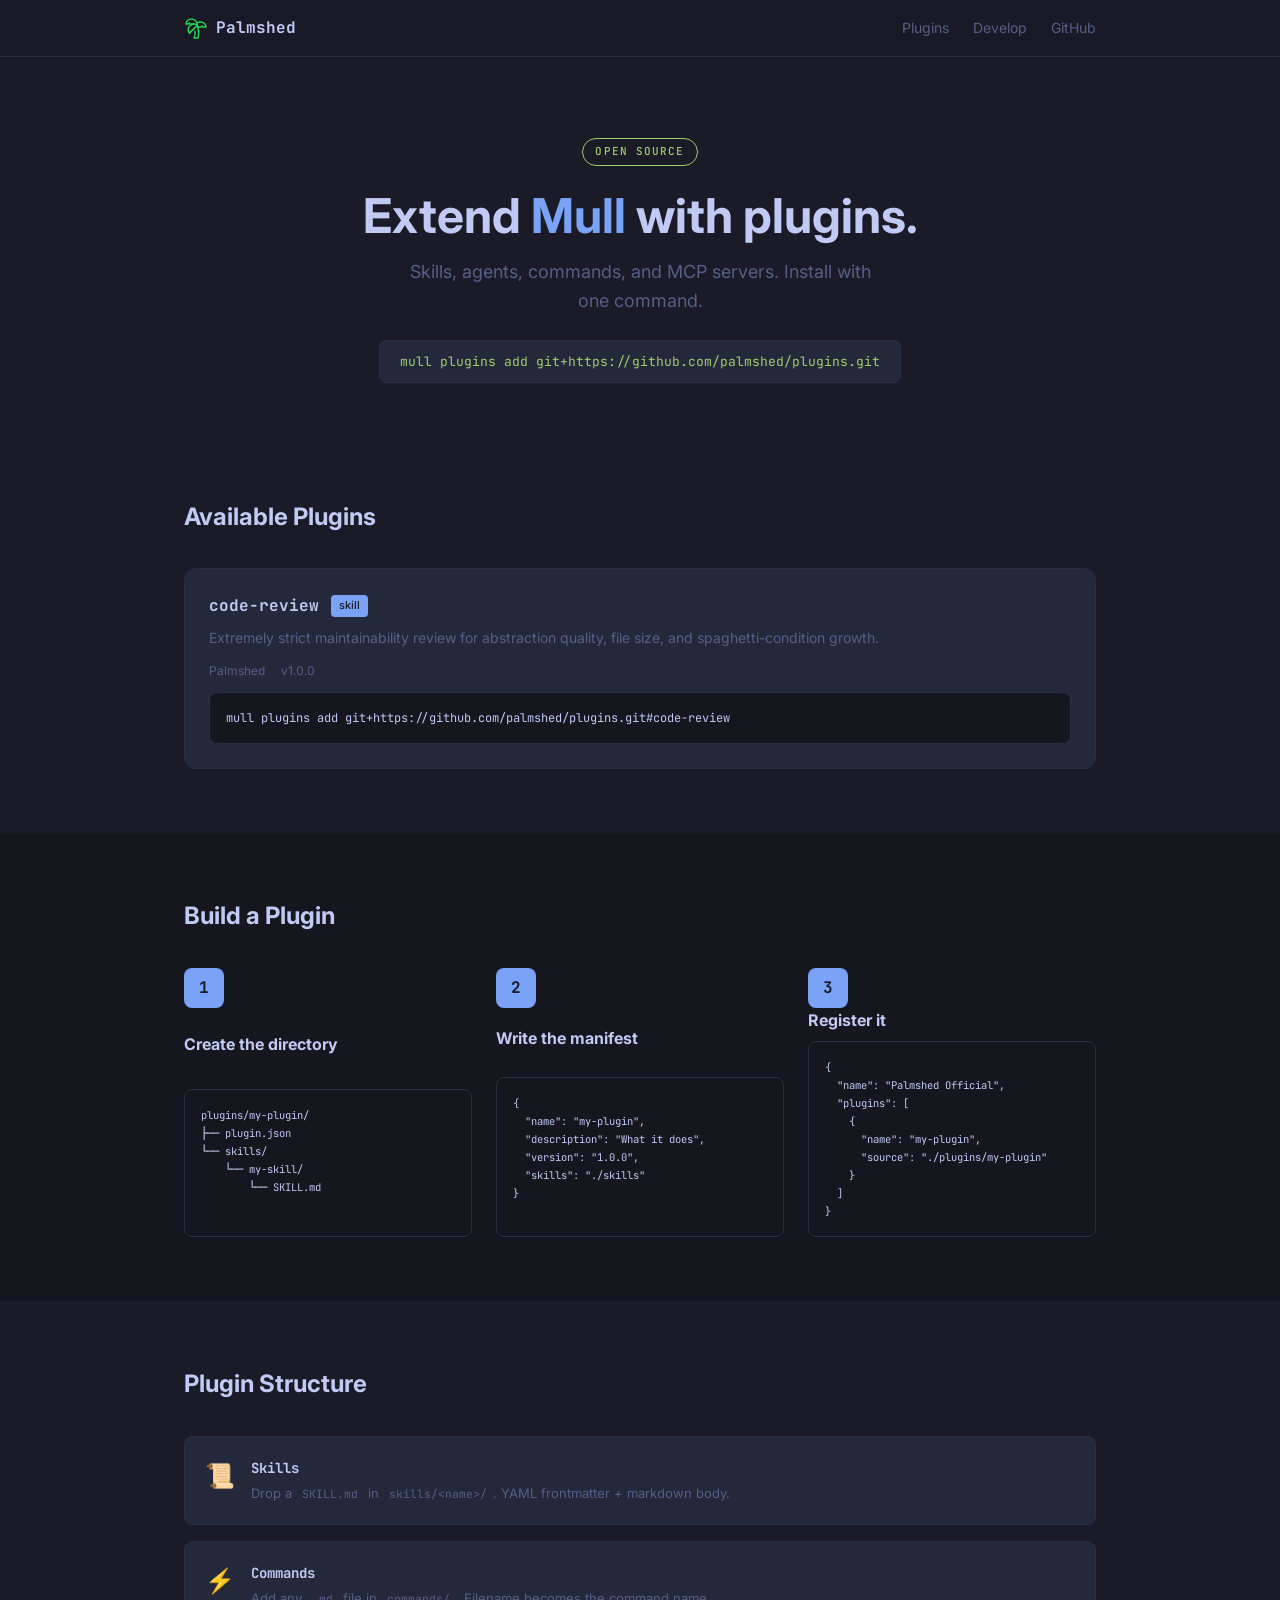
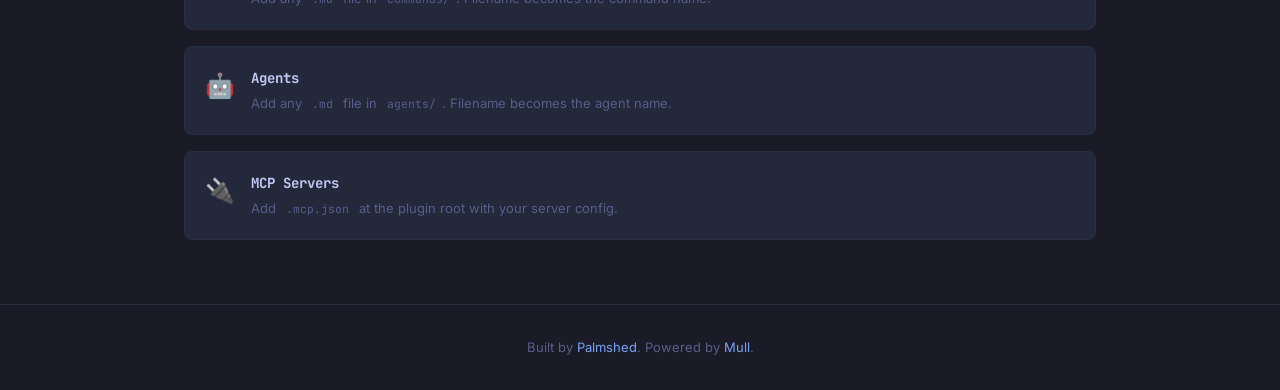
==== .github/website/index.html @ 33749ad6 "Move website to .github/website/ and update workflow" ====
<!DOCTYPE html>
<html lang="en">
<head>
  <meta charset="UTF-8">
  <meta name="viewport" content="width=device-width, initial-scale=1.0">
  <title>Palmshed Plugins</title>
  <link rel="icon" type="image/svg+xml" href="./favicon.svg" />
  <link rel="icon" type="image/x-icon" href="./favicon.ico" />
  <link rel="stylesheet" href="style.css">
  <link rel="preconnect" href="https://fonts.googleapis.com">
  <link href="https://fonts.googleapis.com/css2?family=JetBrains+Mono:wght@400;500;700&family=Inter:wght@400;500;600;700&display=swap" rel="stylesheet">
</head>
<body>
  <nav class="nav">
    <div class="nav-inner">
      <a href="/" class="logo">
        <img src="./favicon.svg" alt="Palmshed" width="24" height="24"> Palmshed
      </a>
      <div class="nav-links">
        <a href="#plugins">Plugins</a>
        <a href="#develop">Develop</a>
        <a href="https://github.com/palmshed/plugins" target="_blank">GitHub</a>
      </div>
    </div>
  </nav>

  <header class="hero">
    <div class="container">
      <div class="hero-badge">OPEN SOURCE</div>
      <h1>Extend <span class="accent">Mull</span> with plugins.</h1>
      <p class="hero-sub">Skills, agents, commands, and MCP servers. Install with one command.</p>
      <div class="hero-install">
        <code>mull plugins add git+https://github.com/palmshed/plugins.git</code>
      </div>
    </div>
  </header>

  <section id="plugins" class="section">
    <div class="container">
      <h2>Available Plugins</h2>
      <div class="plugin-grid" id="plugin-list">
        <div class="plugin-card">
          <div class="plugin-header">
            <h3>code-review</h3>
            <span class="plugin-badge">skill</span>
          </div>
          <p>Extremely strict maintainability review for abstraction quality, file size, and spaghetti-condition growth.</p>
          <div class="plugin-meta">
            <span class="author">Palmshed</span>
            <span class="version">v1.0.0</span>
          </div>
          <pre class="plugin-install">mull plugins add git+https://github.com/palmshed/plugins.git#code-review</pre>
        </div>
      </div>
    </div>
  </section>

  <section id="develop" class="section section-alt">
    <div class="container">
      <h2>Build a Plugin</h2>
      <div class="steps">
        <div class="step">
          <div class="step-num">1</div>
          <h3>Create the directory</h3>
          <pre><code>plugins/my-plugin/
├── plugin.json
└── skills/
    └── my-skill/
        └── SKILL.md</code></pre>
        </div>
        <div class="step">
          <div class="step-num">2</div>
          <h3>Write the manifest</h3>
          <pre><code>{
  "name": "my-plugin",
  "description": "What it does",
  "version": "1.0.0",
  "skills": "./skills"
}</code></pre>
        </div>
        <div class="step">
          <div class="step-num">3</div>
          <h3>Register it</h3>
          <pre><code>{
  "name": "Palmshed Official",
  "plugins": [
    {
      "name": "my-plugin",
      "source": "./plugins/my-plugin"
    }
  ]
}</code></pre>
        </div>
      </div>
    </div>
  </section>

  <section class="section">
    <div class="container">
      <h2>Plugin Structure</h2>
      <div class="structure-table">
        <div class="structure-row">
          <div class="structure-icon">📜</div>
          <div>
            <h4>Skills</h4>
            <p>Drop a <code>SKILL.md</code> in <code>skills/&lt;name&gt;/</code>. YAML frontmatter + markdown body.</p>
          </div>
        </div>
        <div class="structure-row">
          <div class="structure-icon">⚡</div>
          <div>
            <h4>Commands</h4>
            <p>Add any <code>.md</code> file in <code>commands/</code>. Filename becomes the command name.</p>
          </div>
        </div>
        <div class="structure-row">
          <div class="structure-icon">🤖</div>
          <div>
            <h4>Agents</h4>
            <p>Add any <code>.md</code> file in <code>agents/</code>. Filename becomes the agent name.</p>
          </div>
        </div>
        <div class="structure-row">
          <div class="structure-icon">🔌</div>
          <div>
            <h4>MCP Servers</h4>
            <p>Add <code>.mcp.json</code> at the plugin root with your server config.</p>
          </div>
        </div>
      </div>
    </div>
  </section>

  <footer class="footer">
    <div class="container">
      <p>Built by <a href="https://palmshed.ai">Palmshed</a>. Powered by <a href="https://github.com/palmshed/mull">Mull</a>.</p>
    </div>
  </footer>
</body>
</html>
---- .github/website/style.css ----
:root {
  --bg: #1a1b26;
  --bg-alt: #16161e;
  --bg-card: #24283b;
  --fg: #c0caf5;
  --fg-dim: #565f89;
  --accent: #7aa2f7;
  --green: #9ece6a;
  --red: #f7768e;
  --yellow: #e0af68;
  --purple: #bb9af7;
  --border: #292e42;
  --font-mono: 'JetBrains Mono', monospace;
  --font-sans: 'Inter', -apple-system, sans-serif;
}

* { margin: 0; padding: 0; box-sizing: border-box; }

body {
  font-family: var(--font-sans);
  background: var(--bg);
  color: var(--fg);
  line-height: 1.6;
  -webkit-font-smoothing: antialiased;
}

.container {
  max-width: 960px;
  margin: 0 auto;
  padding: 0 24px;
}

a { color: var(--accent); text-decoration: none; }
a:hover { text-decoration: underline; }

code {
  font-family: var(--font-mono);
  font-size: 0.875em;
  background: var(--bg-card);
  padding: 2px 6px;
  border-radius: 4px;
}

pre {
  font-family: var(--font-mono);
  font-size: 0.8125rem;
  background: var(--bg-alt);
  border: 1px solid var(--border);
  border-radius: 8px;
  padding: 16px;
  overflow-x: auto;
  line-height: 1.5;
}

pre code {
  background: none;
  padding: 0;
}

/* Nav */
.nav {
  position: sticky;
  top: 0;
  z-index: 100;
  background: rgba(26, 27, 38, 0.85);
  backdrop-filter: blur(12px);
  border-bottom: 1px solid var(--border);
}

.nav-inner {
  max-width: 960px;
  margin: 0 auto;
  padding: 0 24px;
  display: flex;
  align-items: center;
  justify-content: space-between;
  height: 56px;
}

.logo {
  font-family: var(--font-mono);
  font-weight: 700;
  font-size: 1rem;
  color: var(--fg);
  display: flex;
  align-items: center;
  gap: 8px;
}

.logo:hover { text-decoration: none; }

.logo img {
  display: inline-block;
  vertical-align: middle;
}

.logo-icon { color: var(--accent); }

.nav-links {
  display: flex;
  gap: 24px;
  font-size: 0.875rem;
}

.nav-links a { color: var(--fg-dim); }
.nav-links a:hover { color: var(--fg); text-decoration: none; }

/* Hero */
.hero {
  padding: 80px 0 60px;
  text-align: center;
}

.hero-badge {
  display: inline-block;
  font-family: var(--font-mono);
  font-size: 0.6875rem;
  font-weight: 500;
  letter-spacing: 0.1em;
  color: var(--green);
  border: 1px solid var(--green);
  padding: 4px 12px;
  border-radius: 999px;
  margin-bottom: 24px;
}

.hero h1 {
  font-size: 3rem;
  font-weight: 700;
  line-height: 1.1;
  margin-bottom: 16px;
}

.accent { color: var(--accent); }

.hero-sub {
  font-size: 1.125rem;
  color: var(--fg-dim);
  max-width: 480px;
  margin: 0 auto 32px;
}

.hero-install {
  display: inline-block;
}

.hero-install code {
  font-size: 0.8125rem;
  background: var(--bg-card);
  border: 1px solid var(--border);
  padding: 12px 20px;
  border-radius: 8px;
  color: var(--green);
}

/* Sections */
.section {
  padding: 64px 0;
}

.section-alt {
  background: var(--bg-alt);
}

.section h2 {
  font-size: 1.5rem;
  margin-bottom: 32px;
}

/* Plugin grid */
.plugin-grid {
  display: grid;
  gap: 16px;
}

.plugin-card {
  background: var(--bg-card);
  border: 1px solid var(--border);
  border-radius: 12px;
  padding: 24px;
  transition: border-color 0.2s;
}

.plugin-card:hover {
  border-color: var(--accent);
}

.plugin-header {
  display: flex;
  align-items: center;
  gap: 12px;
  margin-bottom: 8px;
}

.plugin-header h3 {
  font-family: var(--font-mono);
  font-size: 1rem;
}

.plugin-badge {
  font-size: 0.6875rem;
  font-weight: 500;
  background: var(--accent);
  color: var(--bg);
  padding: 2px 8px;
  border-radius: 4px;
}

.plugin-card p {
  color: var(--fg-dim);
  font-size: 0.875rem;
  margin-bottom: 12px;
}

.plugin-meta {
  display: flex;
  gap: 16px;
  font-size: 0.75rem;
  color: var(--fg-dim);
  margin-bottom: 12px;
}

.plugin-install {
  font-size: 0.75rem;
  margin: 0;
}

/* Steps */
.steps {
  display: grid;
  gap: 24px;
}

.step {
  display: grid;
  grid-template-columns: 40px 1fr;
  grid-template-rows: auto auto;
  gap: 0 16px;
}

.step-num {
  grid-row: 1 / 3;
  width: 40px;
  height: 40px;
  display: flex;
  align-items: center;
  justify-content: center;
  background: var(--accent);
  color: var(--bg);
  font-family: var(--font-mono);
  font-weight: 700;
  border-radius: 8px;
}

.step h3 {
  font-size: 1rem;
  margin-bottom: 8px;
}

.step pre {
  font-size: 0.75rem;
}

/* Structure table */
.structure-table {
  display: grid;
  gap: 16px;
}

.structure-row {
  display: flex;
  gap: 16px;
  align-items: flex-start;
  background: var(--bg-card);
  border: 1px solid var(--border);
  border-radius: 8px;
  padding: 20px;
}

.structure-icon {
  font-size: 1.5rem;
  flex-shrink: 0;
}

.structure-row h4 {
  font-family: var(--font-mono);
  font-size: 0.875rem;
  margin-bottom: 4px;
}

.structure-row p {
  font-size: 0.8125rem;
  color: var(--fg-dim);
}

/* Footer */
.footer {
  border-top: 1px solid var(--border);
  padding: 32px 0;
  text-align: center;
  font-size: 0.8125rem;
  color: var(--fg-dim);
}

/* Responsive */
@media (min-width: 640px) {
  .steps {
    grid-template-columns: repeat(3, 1fr);
  }

  .step {
    grid-template-columns: 1fr;
    grid-template-rows: auto auto auto;
  }

  .step-num {
    grid-row: auto;
  }
}
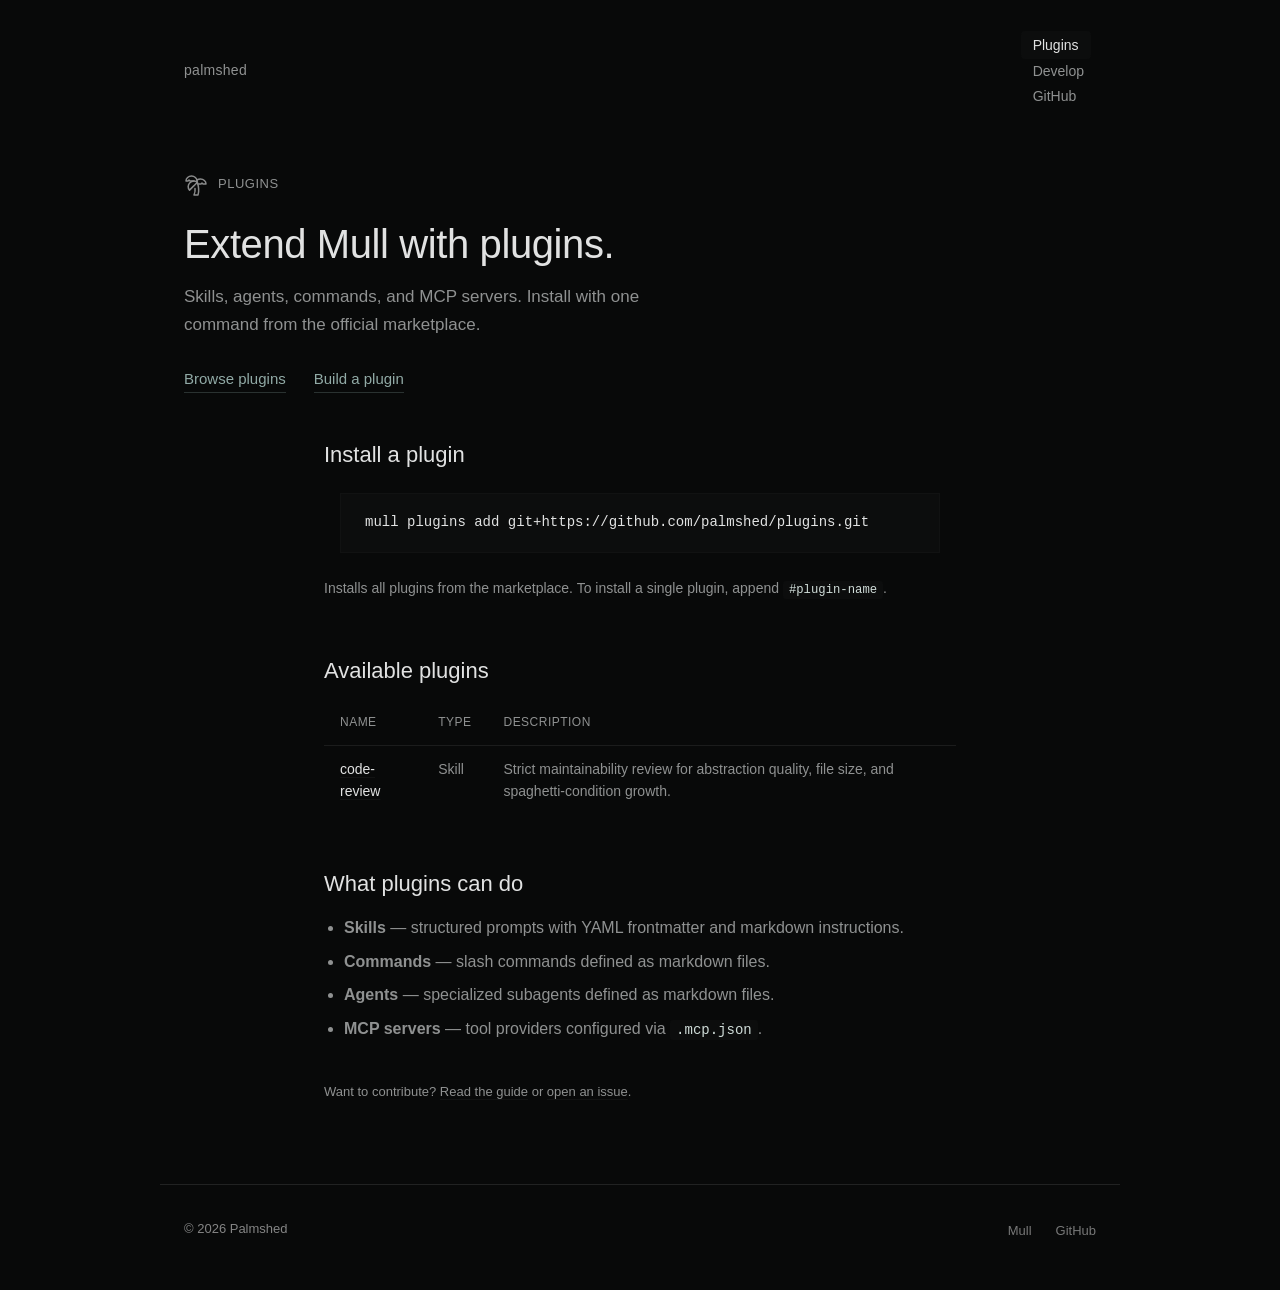
==== commit c845e347: "Rewrite website to match mull design language" ====
--- a/.github/website/index.html
+++ b/.github/website/index.html
@@ -1,140 +1,120 @@
-<!DOCTYPE html>
+<!doctype html>
 <html lang="en">
-<head>
-  <meta charset="UTF-8">
-  <meta name="viewport" content="width=device-width, initial-scale=1.0">
-  <title>Palmshed Plugins</title>
-  <link rel="icon" type="image/svg+xml" href="./favicon.svg" />
-  <link rel="icon" type="image/x-icon" href="./favicon.ico" />
-  <link rel="stylesheet" href="style.css">
-  <link rel="preconnect" href="https://fonts.googleapis.com">
-  <link href="https://fonts.googleapis.com/css2?family=JetBrains+Mono:wght@400;500;700&family=Inter:wght@400;500;600;700&display=swap" rel="stylesheet">
-</head>
-<body>
-  <nav class="nav">
-    <div class="nav-inner">
-      <a href="/" class="logo">
-        <img src="./favicon.svg" alt="Palmshed" width="24" height="24"> Palmshed
-      </a>
-      <div class="nav-links">
-        <a href="#plugins">Plugins</a>
-        <a href="#develop">Develop</a>
-        <a href="https://github.com/palmshed/plugins" target="_blank">GitHub</a>
-      </div>
-    </div>
-  </nav>
+  <head>
+    <meta charset="utf-8" />
+    <meta name="viewport" content="width=device-width, initial-scale=1" />
+    <title>Palmshed ~ Plugins</title>
+    <meta name="description" content="Extend Mull with skills, agents, commands, and MCP servers. Install with one command." />
+    <link rel="stylesheet" href="./styles.css" />
+    <link rel="icon" type="image/svg+xml" href="./favicon.svg" />
+    <link rel="icon" type="image/x-icon" href="./favicon.ico" />
+  </head>
+  <body>
+    <nav>
+      <span class="nav-mark">palmshed</span>
+      <ul class="nav-links" id="nav">
+        <li><a href="./index.html" class="active">Plugins</a></li>
+        <li><a href="./develop.html">Develop</a></li>
+        <li><a href="https://github.com/palmshed/plugins">GitHub</a></li>
+      </ul>
+      <button class="mobile-menu-toggle" aria-label="Menu" aria-expanded="false">Menu</button>
+    </nav>
 
-  <header class="hero">
-    <div class="container">
-      <div class="hero-badge">OPEN SOURCE</div>
-      <h1>Extend <span class="accent">Mull</span> with plugins.</h1>
-      <p class="hero-sub">Skills, agents, commands, and MCP servers. Install with one command.</p>
-      <div class="hero-install">
-        <code>mull plugins add git+https://github.com/palmshed/plugins.git</code>
-      </div>
-    </div>
-  </header>
-
-  <section id="plugins" class="section">
-    <div class="container">
-      <h2>Available Plugins</h2>
-      <div class="plugin-grid" id="plugin-list">
-        <div class="plugin-card">
-          <div class="plugin-header">
-            <h3>code-review</h3>
-            <span class="plugin-badge">skill</span>
-          </div>
-          <p>Extremely strict maintainability review for abstraction quality, file size, and spaghetti-condition growth.</p>
-          <div class="plugin-meta">
-            <span class="author">Palmshed</span>
-            <span class="version">v1.0.0</span>
-          </div>
-          <pre class="plugin-install">mull plugins add git+https://github.com/palmshed/plugins.git#code-review</pre>
+    <div class="hero">
+      <div class="hero-content">
+        <div class="hero-mark">
+          <svg viewBox="0 0 24 24" fill="none" stroke="currentColor" stroke-width="1.5" stroke-linecap="round" stroke-linejoin="round" aria-hidden="true">
+            <path d="M13 8c0-2.76-2.46-5-5.5-5S2 5.24 2 8h2l1-1 1 1h4"/>
+            <path d="M13 7.14A5.82 5.82 0 0 1 16.5 6c3.04 0 5.5 2.24 5.5 5h-3l-1-1-1 1h-3"/>
+            <path d="M5.89 9.71c-2.15 2.15-2.3 5.47-.35 7.43l4.24-4.25.7-.7.71-.71 2.12-2.12c-1.95-1.96-5.27-1.8-7.42.35"/>
+            <path d="M11 15.5c.5 2.5-.17 4.5-1 6.5h4c2-5.5-.5-12-1-14"/>
+          </svg>
+          <span>Plugins</span>
+        </div>
+        <h1>Extend Mull with plugins.</h1>
+        <p>Skills, agents, commands, and MCP servers. Install with one command from the official marketplace.</p>
+        <div class="hero-actions">
+          <a href="./index.html#available">Browse plugins</a>
+          <a href="./develop.html">Build a plugin</a>
         </div>
       </div>
     </div>
-  </section>
 
-  <section id="develop" class="section section-alt">
-    <div class="container">
-      <h2>Build a Plugin</h2>
-      <div class="steps">
-        <div class="step">
-          <div class="step-num">1</div>
-          <h3>Create the directory</h3>
-          <pre><code>plugins/my-plugin/
-├── plugin.json
-└── skills/
-    └── my-skill/
-        └── SKILL.md</code></pre>
+    <div class="page" id="available">
+      <section>
+        <h2>Install a plugin</h2>
+        <pre><code>mull plugins add git+https://github.com/palmshed/plugins.git</code></pre>
+        <p class="subtext">Installs all plugins from the marketplace. To install a single plugin, append <code>#plugin-name</code>.</p>
+      </section>
+
+      <section>
+        <h2>Available plugins</h2>
+        <div class="table-wrap">
+          <table class="table">
+            <thead>
+              <tr>
+                <th>Name</th>
+                <th>Type</th>
+                <th>Description</th>
+              </tr>
+            </thead>
+            <tbody>
+              <tr>
+                <td data-label="Name"><a href="https://github.com/palmshed/plugins/tree/main/plugins/code-review">code-review</a></td>
+                <td data-label="Type">Skill</td>
+                <td data-label="Description">Strict maintainability review for abstraction quality, file size, and spaghetti-condition growth.</td>
+              </tr>
+            </tbody>
+          </table>
         </div>
-        <div class="step">
-          <div class="step-num">2</div>
-          <h3>Write the manifest</h3>
-          <pre><code>{
-  "name": "my-plugin",
-  "description": "What it does",
-  "version": "1.0.0",
-  "skills": "./skills"
-}</code></pre>
-        </div>
-        <div class="step">
-          <div class="step-num">3</div>
-          <h3>Register it</h3>
-          <pre><code>{
-  "name": "Palmshed Official",
-  "plugins": [
-    {
-      "name": "my-plugin",
-      "source": "./plugins/my-plugin"
-    }
-  ]
-}</code></pre>
-        </div>
-      </div>
+      </section>
+
+      <section>
+        <h2>What plugins can do</h2>
+        <ul>
+          <li><strong>Skills</strong> &mdash; structured prompts with YAML frontmatter and markdown instructions.</li>
+          <li><strong>Commands</strong> &mdash; slash commands defined as markdown files.</li>
+          <li><strong>Agents</strong> &mdash; specialized subagents defined as markdown files.</li>
+          <li><strong>MCP servers</strong> &mdash; tool providers configured via <code>.mcp.json</code>.</li>
+        </ul>
+      </section>
+
+      <p class="feedback">Want to contribute? <a href="./develop.html">Read the guide</a> or <a href="https://github.com/palmshed/plugins/issues">open an issue</a>.</p>
     </div>
-  </section>
 
-  <section class="section">
-    <div class="container">
-      <h2>Plugin Structure</h2>
-      <div class="structure-table">
-        <div class="structure-row">
-          <div class="structure-icon">📜</div>
-          <div>
-            <h4>Skills</h4>
-            <p>Drop a <code>SKILL.md</code> in <code>skills/&lt;name&gt;/</code>. YAML frontmatter + markdown body.</p>
-          </div>
-        </div>
-        <div class="structure-row">
-          <div class="structure-icon">⚡</div>
-          <div>
-            <h4>Commands</h4>
-            <p>Add any <code>.md</code> file in <code>commands/</code>. Filename becomes the command name.</p>
-          </div>
-        </div>
-        <div class="structure-row">
-          <div class="structure-icon">🤖</div>
-          <div>
-            <h4>Agents</h4>
-            <p>Add any <code>.md</code> file in <code>agents/</code>. Filename becomes the agent name.</p>
-          </div>
-        </div>
-        <div class="structure-row">
-          <div class="structure-icon">🔌</div>
-          <div>
-            <h4>MCP Servers</h4>
-            <p>Add <code>.mcp.json</code> at the plugin root with your server config.</p>
-          </div>
-        </div>
-      </div>
-    </div>
-  </section>
+    <footer>
+      <p>&copy; 2026 Palmshed</p>
+      <ul class="footer-links">
+        <li><a href="https://github.com/palmshed/mull">Mull</a></li>
+        <li><a href="https://github.com/palmshed/plugins">GitHub</a></li>
+      </ul>
+    </footer>
 
-  <footer class="footer">
-    <div class="container">
-      <p>Built by <a href="https://palmshed.ai">Palmshed</a>. Powered by <a href="https://github.com/palmshed/mull">Mull</a>.</p>
-    </div>
-  </footer>
-</body>
+    <script>
+      (function() {
+        var toggle = document.querySelector('.mobile-menu-toggle');
+        var nav = document.getElementById('nav');
+        if (!toggle || !nav) return;
+        function sync() { toggle.setAttribute('aria-expanded', nav.classList.contains('active')); }
+        toggle.addEventListener('click', function(e) {
+          e.stopPropagation();
+          nav.classList.toggle('active');
+          sync();
+        });
+        document.addEventListener('click', function(e) {
+          if (nav.classList.contains('active') && !nav.contains(e.target) && e.target !== toggle) {
+            nav.classList.remove('active');
+            sync();
+          }
+        });
+        document.addEventListener('keydown', function(e) {
+          if (e.key === 'Escape' && nav.classList.contains('active')) {
+            nav.classList.remove('active');
+            sync();
+            toggle.focus();
+          }
+        });
+      })();
+    </script>
+  </body>
 </html>
--- a/.github/website/styles.css
+++ b/.github/website/styles.css
@@ -0,0 +1,532 @@
+:root {
+  --bg: #080909;
+  --surface: #0e1010;
+  --text: #e1e2e2;
+  --text-secondary: #8f9191;
+  --accent: #91AAA6;
+  --border: rgba(255, 255, 255, 0.04);
+  --code-bg: rgba(255, 255, 255, 0.015);
+  --font: -apple-system, BlinkMacSystemFont, "Segoe UI", Roboto, Helvetica, Arial, sans-serif;
+  --mono: ui-monospace, SFMono-Regular, "SF Mono", Menlo, Consolas, monospace;
+}
+
+* {
+  box-sizing: border-box;
+  margin: 0;
+  padding: 0;
+}
+
+body {
+  background: var(--bg);
+  color: var(--text);
+  font-family: var(--font);
+  font-size: 1rem;
+  line-height: 1.6;
+  -webkit-font-smoothing: antialiased;
+}
+
+a {
+  color: var(--text);
+  text-decoration: underline;
+  text-underline-offset: 3px;
+  text-decoration-color: var(--border);
+}
+
+a:hover {
+  color: var(--accent);
+  text-decoration-color: var(--accent);
+}
+
+:focus-visible {
+  outline: 1.5px solid var(--accent);
+  outline-offset: 2px;
+}
+
+/* Navigation */
+nav {
+  display: flex;
+  align-items: center;
+  justify-content: space-between;
+  padding: 2rem 1.5rem 0;
+  max-width: 960px;
+  margin: 0 auto;
+  position: relative;
+}
+
+.nav-links {
+  gap: 0.25rem;
+  list-style: none;
+}
+
+.nav-mark {
+  font-size: 0.875rem;
+  font-weight: 500;
+  color: var(--text-secondary);
+  letter-spacing: 0.02em;
+}
+
+.nav-links a {
+  font-size: 0.875rem;
+  color: var(--text-secondary);
+  text-decoration: none;
+  padding: 0.375rem 0.75rem;
+  border-radius: 4px;
+  transition: none;
+}
+
+.nav-links a:hover,
+.nav-links a.active {
+  color: var(--text);
+  background: var(--code-bg);
+}
+
+.mobile-menu-toggle {
+  display: none;
+  background: none;
+  border: 1px solid var(--border);
+  border-radius: 4px;
+  cursor: pointer;
+  padding: 0.5rem 0.75rem;
+  color: var(--text-secondary);
+  font-family: var(--font);
+  font-size: 0.8125rem;
+}
+
+.mobile-menu-toggle:hover {
+  color: var(--text);
+  border-color: rgba(255, 255, 255, 0.15);
+}
+
+/* Hero */
+.hero {
+  padding: 4rem 1.5rem 3rem;
+  max-width: 960px;
+  margin: 0 auto;
+}
+
+.hero-content {
+  max-width: 640px;
+}
+
+.hero-mark {
+  display: flex;
+  align-items: center;
+  gap: 0.625rem;
+  margin-bottom: 1.5rem;
+}
+
+.hero-mark svg {
+  width: 1.5rem;
+  height: 1.5rem;
+  opacity: 0.6;
+  flex-shrink: 0;
+}
+
+.hero-mark span {
+  font-size: 0.8125rem;
+  color: var(--text-secondary);
+  font-weight: 500;
+  letter-spacing: 0.04em;
+  text-transform: uppercase;
+}
+
+.hero h1 {
+  font-size: clamp(1.625rem, 4.5vw, 2.5rem);
+  font-weight: 500;
+  line-height: 1.15;
+  margin-bottom: 1rem;
+  letter-spacing: -0.01em;
+  max-width: 500px;
+}
+
+.hero p {
+  font-size: clamp(1rem, 2.5vw, 1.0625rem);
+  color: var(--text-secondary);
+  line-height: 1.65;
+  max-width: 520px;
+}
+
+.hero-actions {
+  margin-top: 1.75rem;
+  display: flex;
+  gap: 1.75rem;
+  align-items: center;
+  flex-wrap: wrap;
+}
+
+.hero-actions a {
+  font-size: 0.9375rem;
+  font-weight: 500;
+  color: var(--accent);
+  text-decoration: none;
+  border-bottom: 1px solid rgba(145, 170, 166, 0.25);
+  padding-bottom: 1px;
+}
+
+.hero-actions a:hover {
+  color: var(--text);
+  border-color: var(--text-secondary);
+}
+
+/* Main content */
+.page {
+  max-width: 680px;
+  margin: 0 auto;
+  padding: 0 1.5rem 5rem;
+}
+
+.page section + section {
+  margin-top: 3.5rem;
+}
+
+.page h2 {
+  font-size: 1.375rem;
+  font-weight: 500;
+  margin-bottom: 1rem;
+  color: var(--text);
+  line-height: 1.3;
+}
+
+.page h3 {
+  font-size: 1.0625rem;
+  font-weight: 500;
+  margin-bottom: 0.75rem;
+  color: var(--text);
+}
+
+.page p {
+  margin-bottom: 1.25rem;
+  color: var(--text-secondary);
+  line-height: 1.7;
+}
+
+.page p:last-child {
+  margin-bottom: 0;
+}
+
+.page ul {
+  margin-bottom: 1.25rem;
+  padding-left: 1.25rem;
+  color: var(--text-secondary);
+}
+
+.page li {
+  margin-bottom: 0.5rem;
+  line-height: 1.6;
+}
+
+.page li:last-child {
+  margin-bottom: 0;
+}
+
+.page a,
+.hero p a {
+  color: var(--text);
+  text-decoration: underline;
+  text-underline-offset: 3px;
+  text-decoration-color: var(--border);
+}
+
+.page a:hover,
+.hero p a:hover {
+  color: var(--accent);
+  text-decoration-color: var(--accent);
+}
+
+/* Code */
+code {
+  font-family: var(--mono);
+  font-size: 0.875em;
+  color: #d0ddd9;
+  background: var(--code-bg);
+  padding: 0.125rem 0.375rem;
+  border-radius: 3px;
+  word-break: break-word;
+}
+
+pre {
+  background: var(--code-bg);
+  border: 1px solid rgba(255, 255, 255, 0.02);
+  padding: 1rem 1.5rem;
+  overflow-x: auto;
+  margin-top: 1.5rem;
+  margin-bottom: 1.5rem;
+  max-width: 600px;
+  margin-left: auto;
+  margin-right: auto;
+}
+
+pre code {
+  background: none;
+  padding: 0;
+  color: var(--text);
+  font-size: 0.875rem;
+  line-height: 1.65;
+  font-family: var(--mono);
+}
+
+/* Tables */
+.table-wrap {
+  overflow-x: auto;
+  margin-bottom: 1.5rem;
+}
+
+.table {
+  width: 100%;
+  border-collapse: collapse;
+  font-size: 0.875rem;
+}
+
+.table th {
+  text-align: left;
+  padding: 0.75rem 1rem;
+  color: var(--text-secondary);
+  font-weight: 500;
+  border-bottom: 1px solid var(--border);
+  font-size: 0.75rem;
+  text-transform: uppercase;
+  letter-spacing: 0.04em;
+}
+
+.table td {
+  padding: 0.75rem 1rem;
+  color: var(--text-secondary);
+  border-bottom: 1px solid var(--border);
+  vertical-align: top;
+  line-height: 1.6;
+}
+
+.table tr:last-child td {
+  border-bottom: none;
+}
+
+/* Footer */
+footer {
+  max-width: 960px;
+  margin: 0 auto;
+  padding: 2rem 1.5rem 3rem;
+  border-top: 1px solid rgba(255, 255, 255, 0.1);
+  display: flex;
+  justify-content: space-between;
+  align-items: center;
+  flex-wrap: wrap;
+  gap: 1rem;
+}
+
+footer p {
+  color: rgba(255, 255, 255, 0.5);
+  font-size: 0.8125rem;
+}
+
+.footer-links {
+  display: flex;
+  gap: 1.5rem;
+  list-style: none;
+}
+
+.footer-links a {
+  color: rgba(255, 255, 255, 0.45);
+  font-size: 0.8125rem;
+  text-decoration: none;
+}
+
+.footer-links a:hover {
+  color: var(--text);
+}
+
+/* Feedback */
+.feedback {
+  font-size: 0.8125rem;
+  margin-top: 2.5rem;
+}
+
+.feedback a {
+  color: inherit;
+}
+
+/* Short hero for inner pages */
+.hero-short {
+  padding: 3rem 1.5rem 2.5rem;
+}
+
+.hero-short h1 {
+  font-size: clamp(1.375rem, 3.5vw, 2rem);
+  max-width: 480px;
+}
+
+.hero-short .hero-content {
+  max-width: 560px;
+}
+
+/* Utility */
+.subtext {
+  font-size: 0.875rem;
+  color: var(--text-secondary);
+  margin-top: 0.75rem;
+}
+
+/* Mobile */
+@media (max-width: 768px) {
+  nav {
+    padding: 1.25rem 1rem 0;
+  }
+
+  .nav-links {
+    display: none;
+    position: absolute;
+    top: 100%;
+    left: 0;
+    right: 0;
+    background: var(--surface);
+    border: 1px solid var(--border);
+    border-radius: 8px;
+    padding: 0.25rem;
+    flex-direction: column;
+    gap: 0;
+    z-index: 100;
+    margin: 0.5rem 1rem 0;
+  }
+
+  .nav-links.active {
+    display: flex;
+  }
+
+  .nav-links a {
+    padding: 0.75rem 1rem;
+    font-size: 1rem;
+    border-radius: 0;
+  }
+
+  .nav-links li:first-child a {
+    border-radius: 6px 6px 0 0;
+  }
+
+  .nav-links li:last-child a {
+    border-radius: 0 0 6px 6px;
+  }
+
+  .mobile-menu-toggle {
+    display: flex;
+    align-items: center;
+    padding: 0.75rem 1rem;
+    min-height: 44px;
+    min-width: 44px;
+  }
+
+  .hero {
+    padding: 2.5rem 1rem 2rem;
+  }
+
+  .hero h1 {
+    max-width: none;
+  }
+
+  .hero p {
+    font-size: 1rem;
+  }
+
+  .hero-content {
+    max-width: none;
+  }
+
+  .page {
+    padding: 0 1rem 3rem;
+  }
+
+  .page section + section {
+    margin-top: 2.5rem;
+  }
+
+  .feedback {
+    margin-top: 2rem;
+  }
+
+  footer {
+    padding: 1.5rem 1rem 2rem;
+    flex-direction: column;
+    text-align: center;
+  }
+
+  .table th {
+    display: none;
+  }
+
+  .table td {
+    display: block;
+    padding: 0.5rem 0;
+    border: none;
+  }
+
+  .table tr {
+    display: block;
+    padding: 0.75rem 0;
+    margin-bottom: 1rem;
+  }
+
+  .table td::before {
+    content: attr(data-label);
+    display: block;
+    font-size: 0.75rem;
+    text-transform: uppercase;
+    letter-spacing: 0.03em;
+    color: var(--text-secondary);
+    margin-bottom: 0.25rem;
+  }
+}
+
+@media (max-height: 500px) and (max-width: 900px) {
+  .hero {
+    padding: 1.5rem 1rem 1rem;
+  }
+
+  .hero-short {
+    padding: 1.25rem 1rem 1rem;
+  }
+}
+
+@media (max-width: 480px) {
+  .hero {
+    padding: 2rem 1rem 1.5rem;
+  }
+
+  .hero-short {
+    padding: 2rem 1rem 1.5rem;
+  }
+
+  .hero-actions {
+    flex-direction: column;
+    align-items: flex-start;
+    gap: 1rem;
+  }
+
+  .page {
+    padding: 0 1rem 2rem;
+  }
+
+  .page section + section {
+    margin-top: 2rem;
+  }
+
+  .feedback {
+    margin-top: 1.5rem;
+  }
+
+  pre {
+    padding: 0.75rem 1rem;
+  }
+
+  footer {
+    gap: 0.75rem;
+  }
+
+  .footer-links {
+    gap: 1rem;
+    flex-wrap: wrap;
+    justify-content: center;
+  }
+
+  .footer-links a {
+    display: inline-block;
+    padding: 0.75rem 0;
+  }
+}
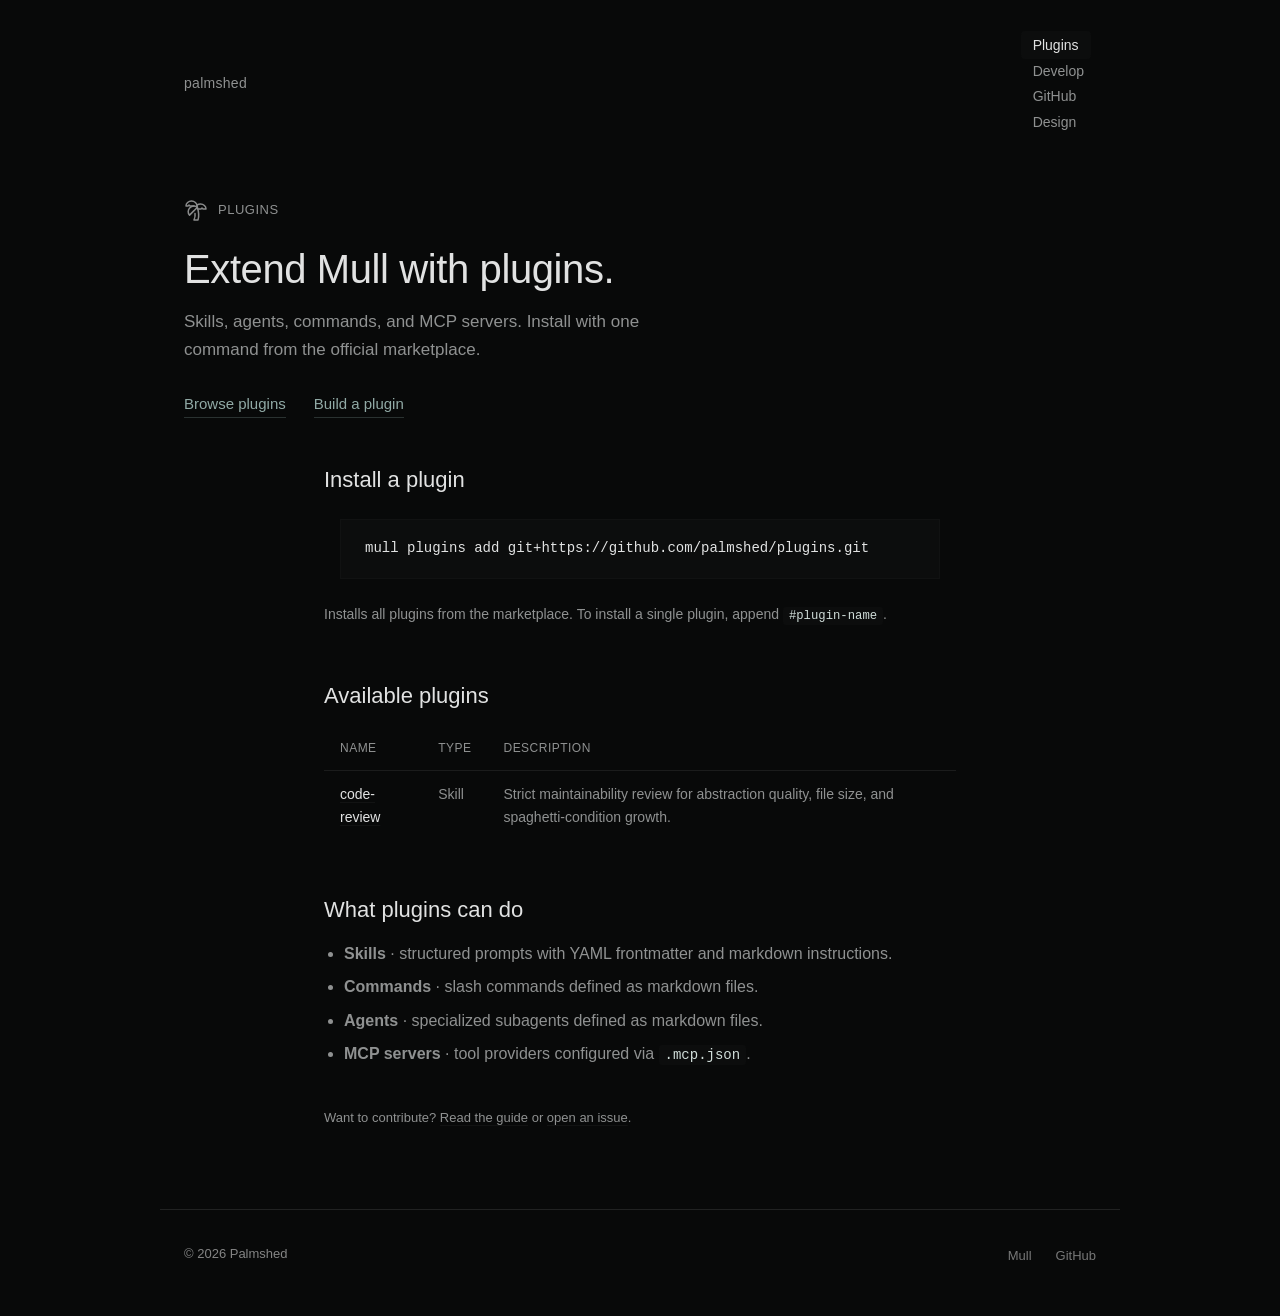
==== commit eb1d6a4f: "Replace em dashes with middle dots" ====
--- a/.github/website/index.html
+++ b/.github/website/index.html
@@ -16,6 +16,7 @@
         <li><a href="./index.html" class="active">Plugins</a></li>
         <li><a href="./develop.html">Develop</a></li>
         <li><a href="https://github.com/palmshed/plugins">GitHub</a></li>
+        <li><a href="#" id="design-link">Design</a></li>
       </ul>
       <button class="mobile-menu-toggle" aria-label="Menu" aria-expanded="false">Menu</button>
     </nav>
@@ -72,10 +73,10 @@
       <section>
         <h2>What plugins can do</h2>
         <ul>
-          <li><strong>Skills</strong> &mdash; structured prompts with YAML frontmatter and markdown instructions.</li>
-          <li><strong>Commands</strong> &mdash; slash commands defined as markdown files.</li>
-          <li><strong>Agents</strong> &mdash; specialized subagents defined as markdown files.</li>
-          <li><strong>MCP servers</strong> &mdash; tool providers configured via <code>.mcp.json</code>.</li>
+          <li><strong>Skills</strong> &middot; structured prompts with YAML frontmatter and markdown instructions.</li>
+          <li><strong>Commands</strong> &middot; slash commands defined as markdown files.</li>
+          <li><strong>Agents</strong> &middot; specialized subagents defined as markdown files.</li>
+          <li><strong>MCP servers</strong> &middot; tool providers configured via <code>.mcp.json</code>.</li>
         </ul>
       </section>
 
@@ -90,6 +91,7 @@
       </ul>
     </footer>
 
+    <script src="./design-mode.js"></script>
     <script>
       (function() {
         var toggle = document.querySelector('.mobile-menu-toggle');
--- a/.github/website/styles.css
+++ b/.github/website/styles.css
@@ -530,3 +530,242 @@
     padding: 0.75rem 0;
   }
 }
+
+/* Previous design — colorful cards, accent colors, backdrop blur */
+html[data-design="previous"] {
+  --bg: #1a1b26;
+  --bg-alt: #16161e;
+  --surface: #24283b;
+  --text: #c0caf5;
+  --text-secondary: #565f89;
+  --accent: #7aa2f7;
+  --green: #9ece6a;
+  --red: #f7768e;
+  --border: #292e42;
+  --code-bg: rgba(255, 255, 255, 0.03);
+}
+
+html[data-design="previous"] body {
+  background: var(--bg);
+}
+
+html[data-design="previous"] a {
+  color: var(--accent);
+}
+
+html[data-design="previous"] a:hover {
+  color: var(--green);
+}
+
+html[data-design="previous"] nav {
+  position: sticky;
+  top: 0;
+  z-index: 100;
+  background: rgba(26, 27, 38, 0.85);
+  backdrop-filter: blur(12px);
+  border-bottom: 1px solid var(--border);
+  max-width: none;
+  padding: 0 1.5rem;
+  height: 56px;
+}
+
+html[data-design="previous"] .nav-mark {
+  font-family: ui-monospace, SFMono-Regular, "SF Mono", Menlo, Consolas, monospace;
+  font-weight: 700;
+  font-size: 1rem;
+  color: var(--text);
+  letter-spacing: 0;
+}
+
+html[data-design="previous"] .nav-links {
+  display: flex;
+  gap: 0;
+}
+
+html[data-design="previous"] .nav-links a {
+  color: var(--text-secondary);
+  font-size: 0.875rem;
+  padding: 0.375rem 0.75rem;
+  border-radius: 4px;
+}
+
+html[data-design="previous"] .nav-links a:hover,
+html[data-design="previous"] .nav-links a.active {
+  color: var(--text);
+  background: var(--code-bg);
+}
+
+html[data-design="previous"] .hero {
+  padding: 80px 1.5rem 60px;
+  text-align: center;
+}
+
+html[data-design="previous"] .hero-content {
+  max-width: none;
+}
+
+html[data-design="previous"] .hero-mark {
+  justify-content: center;
+  margin-bottom: 1.5rem;
+}
+
+html[data-design="previous"] .hero-mark span {
+  font-family: ui-monospace, SFMono-Regular, "SF Mono", Menlo, Consolas, monospace;
+  font-size: 0.6875rem;
+  letter-spacing: 0.1em;
+  color: var(--green);
+  border: 1px solid var(--green);
+  padding: 4px 12px;
+  border-radius: 999px;
+  text-transform: uppercase;
+}
+
+html[data-design="previous"] .hero-mark svg {
+  display: none;
+}
+
+html[data-design="previous"] .hero h1 {
+  max-width: none;
+  font-size: clamp(2rem, 5vw, 3rem);
+}
+
+html[data-design="previous"] .hero h1 .accent {
+  color: var(--accent);
+}
+
+html[data-design="previous"] .hero p {
+  max-width: 480px;
+  margin: 0 auto;
+}
+
+html[data-design="previous"] .hero-actions {
+  justify-content: center;
+}
+
+html[data-design="previous"] .hero-actions a {
+  color: var(--accent);
+  border-bottom: 1px solid rgba(122, 162, 247, 0.25);
+}
+
+html[data-design="previous"] .hero-actions a:hover {
+  color: var(--text);
+  border-color: var(--text-secondary);
+}
+
+html[data-design="previous"] .page {
+  max-width: 960px;
+}
+
+html[data-design="previous"] .page h2 {
+  font-size: 1.5rem;
+  margin-bottom: 1.5rem;
+}
+
+html[data-design="previous"] pre {
+  background: var(--bg-alt);
+  border: 1px solid var(--border);
+  border-radius: 8px;
+  max-width: none;
+  margin-left: 0;
+  margin-right: 0;
+}
+
+html[data-design="previous"] .table-wrap {
+  background: var(--surface);
+  border: 1px solid var(--border);
+  border-radius: 12px;
+  overflow: hidden;
+}
+
+html[data-design="previous"] .table {
+  margin: 0;
+}
+
+html[data-design="previous"] .table th {
+  background: var(--bg-alt);
+  border-bottom: 1px solid var(--border);
+}
+
+html[data-design="previous"] .table td {
+  border-bottom: 1px solid var(--border);
+}
+
+html[data-design="previous"] .page ul {
+  list-style: none;
+  padding-left: 0;
+}
+
+html[data-design="previous"] .page li {
+  padding: 0.5rem 0;
+  border-bottom: 1px solid var(--border);
+}
+
+html[data-design="previous"] .page li:last-child {
+  border-bottom: none;
+}
+
+html[data-design="previous"] footer {
+  border-top: 1px solid var(--border);
+}
+
+html[data-design="previous"] .mobile-menu-toggle {
+  position: absolute;
+  top: 1rem;
+  right: 1.5rem;
+}
+
+@media (max-width: 768px) {
+  html[data-design="previous"] nav {
+    padding: 0 1rem;
+  }
+
+  html[data-design="previous"] .nav-links {
+    display: none;
+    position: absolute;
+    top: 100%;
+    left: 0;
+    right: 0;
+    background: var(--surface);
+    border: 1px solid var(--border);
+    border-radius: 8px;
+    padding: 0.25rem;
+    flex-direction: column;
+    gap: 0;
+    z-index: 100;
+    margin: 0.5rem 1rem 0;
+  }
+
+  html[data-design="previous"] .nav-links.active {
+    display: flex;
+  }
+
+  html[data-design="previous"] .nav-links a {
+    padding: 0.75rem 1rem;
+    font-size: 1rem;
+    border-radius: 0;
+  }
+
+  html[data-design="previous"] .nav-links li:first-child a {
+    border-radius: 6px 6px 0 0;
+  }
+
+  html[data-design="previous"] .nav-links li:last-child a {
+    border-radius: 0 0 6px 6px;
+  }
+
+  html[data-design="previous"] .hero {
+    padding: 3rem 1rem 2rem;
+  }
+
+  html[data-design="previous"] .hero h1 {
+    max-width: none;
+  }
+
+  html[data-design="previous"] .page {
+    padding: 0 1rem 3rem;
+  }
+
+  html[data-design="previous"] footer {
+    padding: 1.5rem 1rem 2rem;
+  }
+}
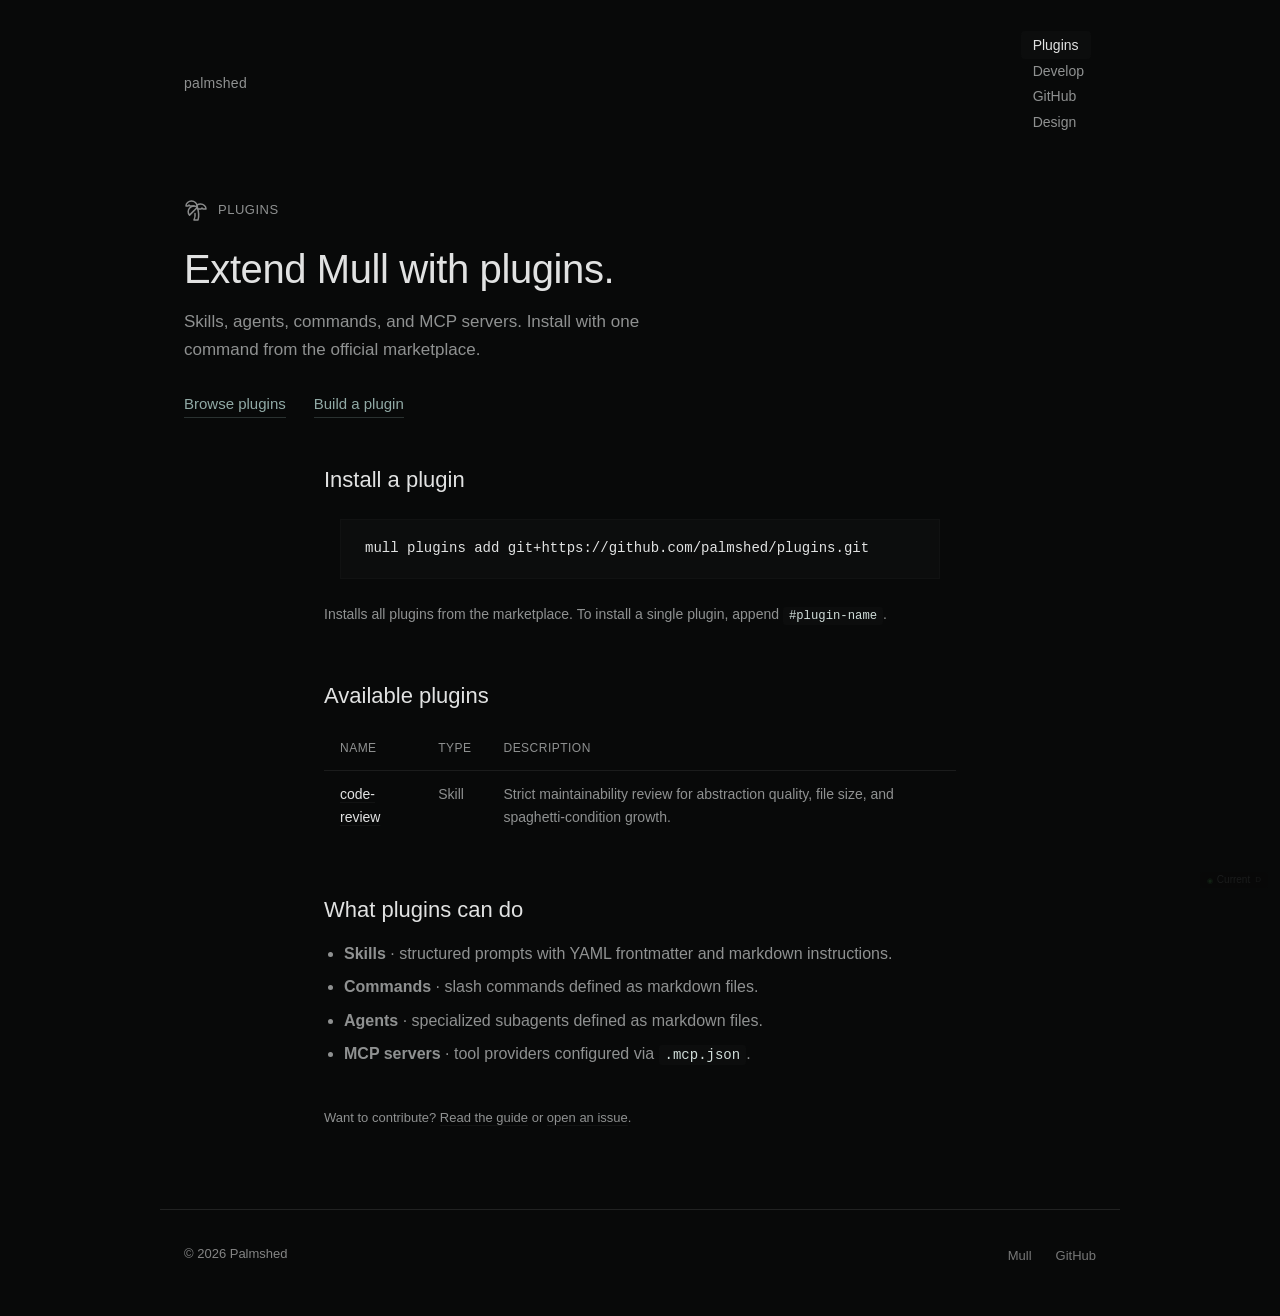
==== commit d664a292: "Fix design toggle with inline onclick and restore on load" ====
--- a/.github/website/index.html
+++ b/.github/website/index.html
@@ -10,13 +10,16 @@
     <link rel="icon" type="image/x-icon" href="./favicon.ico" />
   </head>
   <body>
+    <script>
+      (function(){var k='palmshed-design';var v=sessionStorage.getItem(k);if(v==='previous'){document.documentElement.dataset.design='previous'}})();
+    </script>
     <nav>
       <span class="nav-mark">palmshed</span>
       <ul class="nav-links" id="nav">
         <li><a href="./index.html" class="active">Plugins</a></li>
         <li><a href="./develop.html">Develop</a></li>
         <li><a href="https://github.com/palmshed/plugins">GitHub</a></li>
-        <li><a href="#" id="design-link">Design</a></li>
+        <li><a href="#" id="design-link" onclick="var d=document.documentElement;var k='palmshed-design';var v=sessionStorage.getItem(k)||'current';v=v==='current'?'previous':'current';sessionStorage.setItem(k,v);if(v==='previous'){d.dataset.design='previous'}else{delete d.dataset.design};return false">Design</a></li>
       </ul>
       <button class="mobile-menu-toggle" aria-label="Menu" aria-expanded="false">Menu</button>
     </nav>
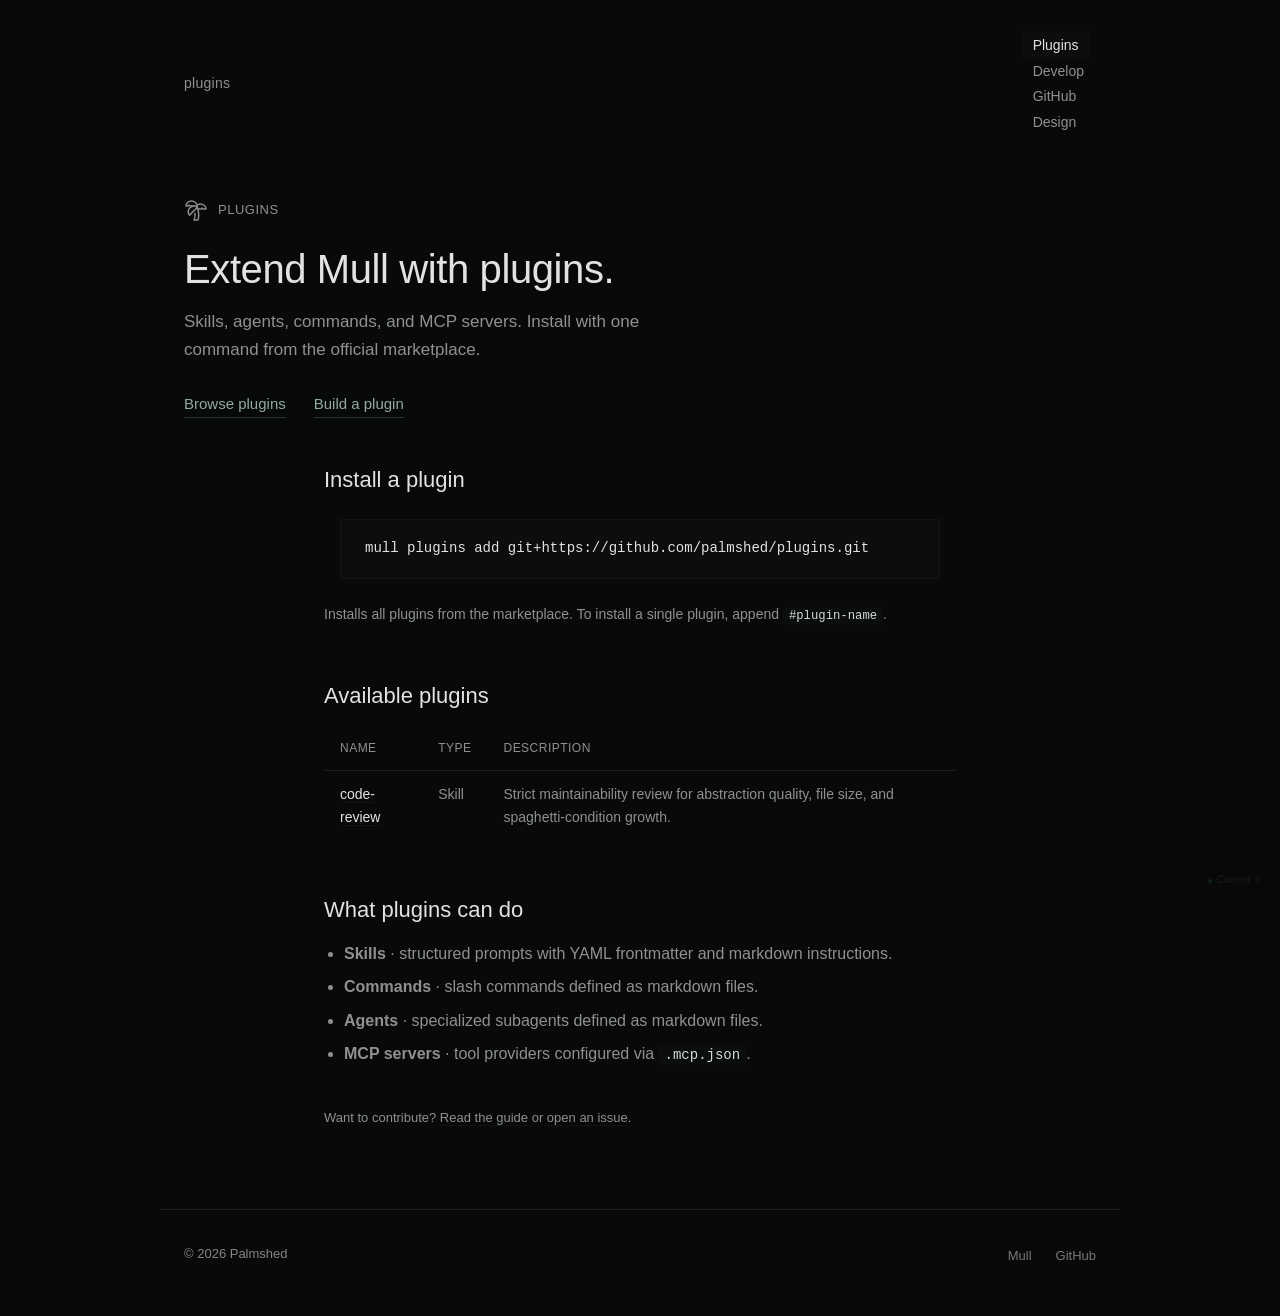
==== commit 2d9c6114: "Rename header nav mark from palmshed to plugins" ====
--- a/.github/website/index.html
+++ b/.github/website/index.html
@@ -14,12 +14,12 @@
       (function(){var k='palmshed-design';var v=sessionStorage.getItem(k);if(v==='previous'){document.documentElement.dataset.design='previous'}})();
     </script>
     <nav>
-      <span class="nav-mark">palmshed</span>
+      <span class="nav-mark"><svg class="nav-icon" viewBox="0 0 24 24" fill="none" stroke="currentColor" stroke-width="1.5" stroke-linecap="round" stroke-linejoin="round" aria-hidden="true"><path d="M13 8c0-2.76-2.46-5-5.5-5S2 5.24 2 8h2l1-1 1 1h4"/><path d="M13 7.14A5.82 5.82 0 0 1 16.5 6c3.04 0 5.5 2.24 5.5 5h-3l-1-1-1 1h-3"/><path d="M5.89 9.71c-2.15 2.15-2.3 5.47-.35 7.43l4.24-4.25.7-.7.71-.71 2.12-2.12c-1.95-1.96-5.27-1.8-7.42.35"/><path d="M11 15.5c.5 2.5-.17 4.5-1 6.5h4c2-5.5-.5-12-1-14"/></svg> plugins</span>
       <ul class="nav-links" id="nav">
         <li><a href="./index.html" class="active">Plugins</a></li>
         <li><a href="./develop.html">Develop</a></li>
         <li><a href="https://github.com/palmshed/plugins">GitHub</a></li>
-        <li><a href="#" id="design-link" onclick="var d=document.documentElement;var k='palmshed-design';var v=sessionStorage.getItem(k)||'current';v=v==='current'?'previous':'current';sessionStorage.setItem(k,v);if(v==='previous'){d.dataset.design='previous'}else{delete d.dataset.design};return false">Design</a></li>
+        <li><a href="#" id="design-link">Design</a></li>
       </ul>
       <button class="mobile-menu-toggle" aria-label="Menu" aria-expanded="false">Menu</button>
     </nav>
--- a/.github/website/styles.css
+++ b/.github/website/styles.css
@@ -59,10 +59,19 @@
 }
 
 .nav-mark {
+  display: flex;
+  align-items: center;
+  gap: 0.5rem;
   font-size: 0.875rem;
   font-weight: 500;
   color: var(--text-secondary);
   letter-spacing: 0.02em;
+}
+
+.nav-icon {
+  width: 1rem;
+  height: 1rem;
+  display: none;
 }
 
 .nav-links a {
@@ -577,6 +586,13 @@
   letter-spacing: 0;
 }
 
+html[data-design="previous"] .nav-icon {
+  display: block;
+  width: 1.25rem;
+  height: 1.25rem;
+  opacity: 0.7;
+}
+
 html[data-design="previous"] .nav-links {
   display: flex;
   gap: 0;
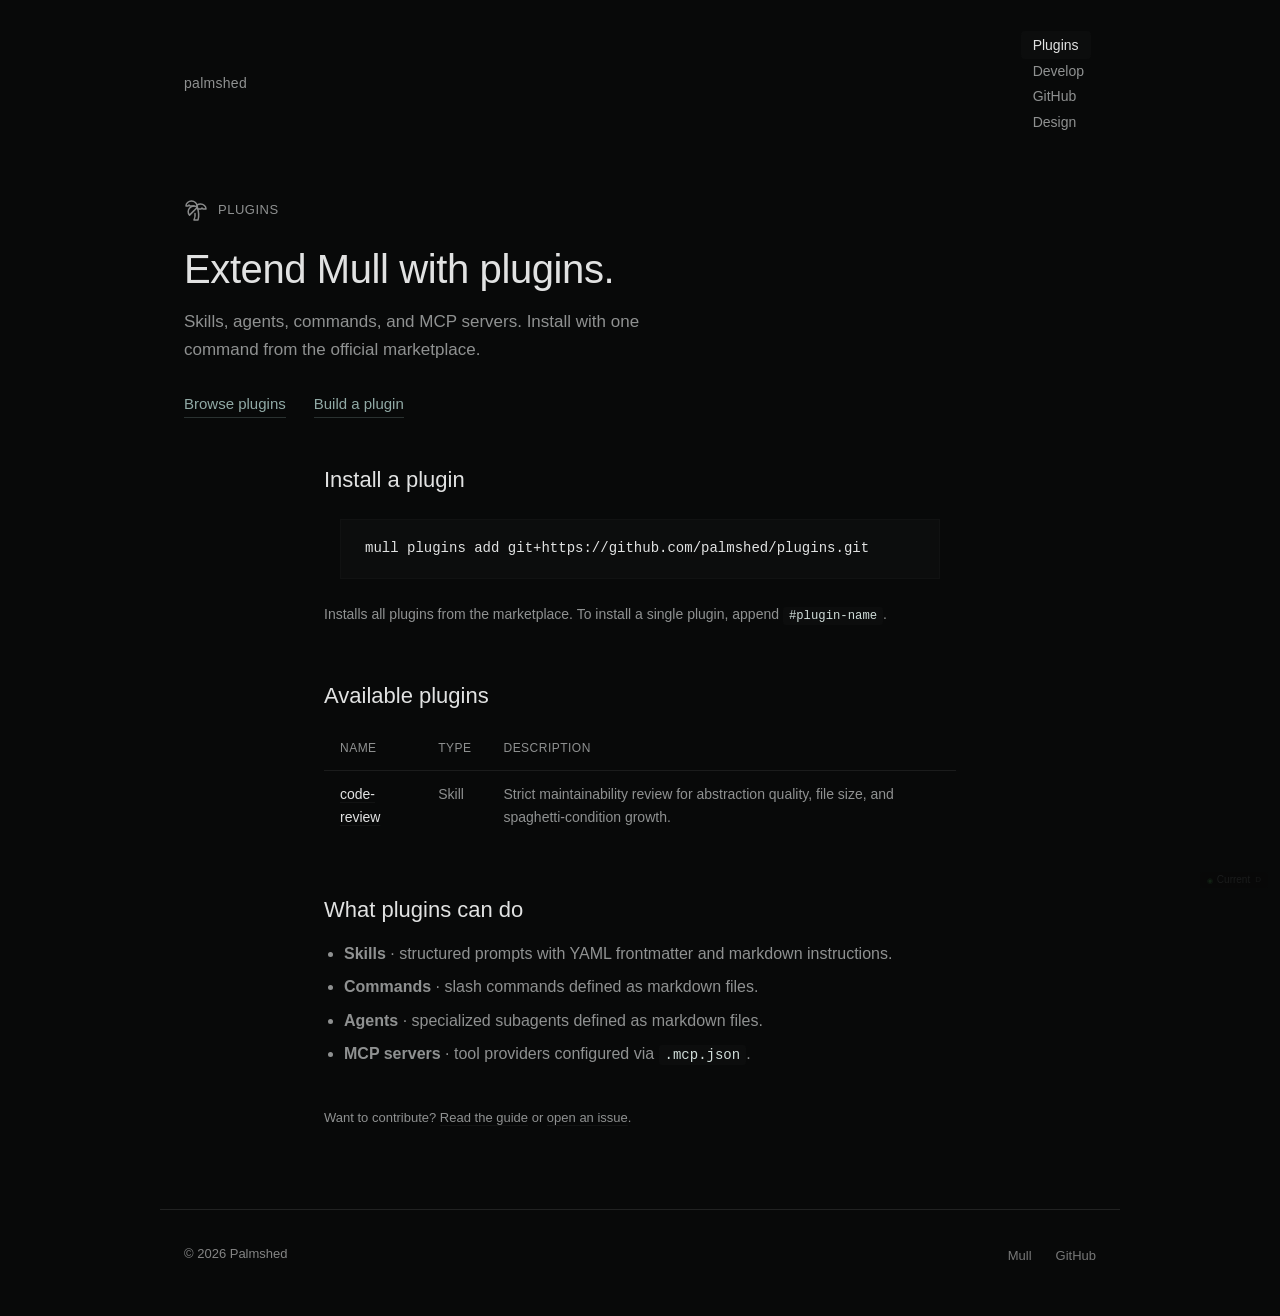
==== commit 848f69e6: "Fix nav-mark: palmshed on index page (not plugins)" ====
--- a/.github/website/index.html
+++ b/.github/website/index.html
@@ -14,7 +14,7 @@
       (function(){var k='palmshed-design';var v=sessionStorage.getItem(k);if(v==='previous'){document.documentElement.dataset.design='previous'}})();
     </script>
     <nav>
-      <span class="nav-mark"><svg class="nav-icon" viewBox="0 0 24 24" fill="none" stroke="currentColor" stroke-width="1.5" stroke-linecap="round" stroke-linejoin="round" aria-hidden="true"><path d="M13 8c0-2.76-2.46-5-5.5-5S2 5.24 2 8h2l1-1 1 1h4"/><path d="M13 7.14A5.82 5.82 0 0 1 16.5 6c3.04 0 5.5 2.24 5.5 5h-3l-1-1-1 1h-3"/><path d="M5.89 9.71c-2.15 2.15-2.3 5.47-.35 7.43l4.24-4.25.7-.7.71-.71 2.12-2.12c-1.95-1.96-5.27-1.8-7.42.35"/><path d="M11 15.5c.5 2.5-.17 4.5-1 6.5h4c2-5.5-.5-12-1-14"/></svg> plugins</span>
+      <span class="nav-mark"><svg class="nav-icon" viewBox="0 0 24 24" fill="none" stroke="currentColor" stroke-width="1.5" stroke-linecap="round" stroke-linejoin="round" aria-hidden="true"><path d="M13 8c0-2.76-2.46-5-5.5-5S2 5.24 2 8h2l1-1 1 1h4"/><path d="M13 7.14A5.82 5.82 0 0 1 16.5 6c3.04 0 5.5 2.24 5.5 5h-3l-1-1-1 1h-3"/><path d="M5.89 9.71c-2.15 2.15-2.3 5.47-.35 7.43l4.24-4.25.7-.7.71-.71 2.12-2.12c-1.95-1.96-5.27-1.8-7.42.35"/><path d="M11 15.5c.5 2.5-.17 4.5-1 6.5h4c2-5.5-.5-12-1-14"/></svg> palmshed</span>
       <ul class="nav-links" id="nav">
         <li><a href="./index.html" class="active">Plugins</a></li>
         <li><a href="./develop.html">Develop</a></li>
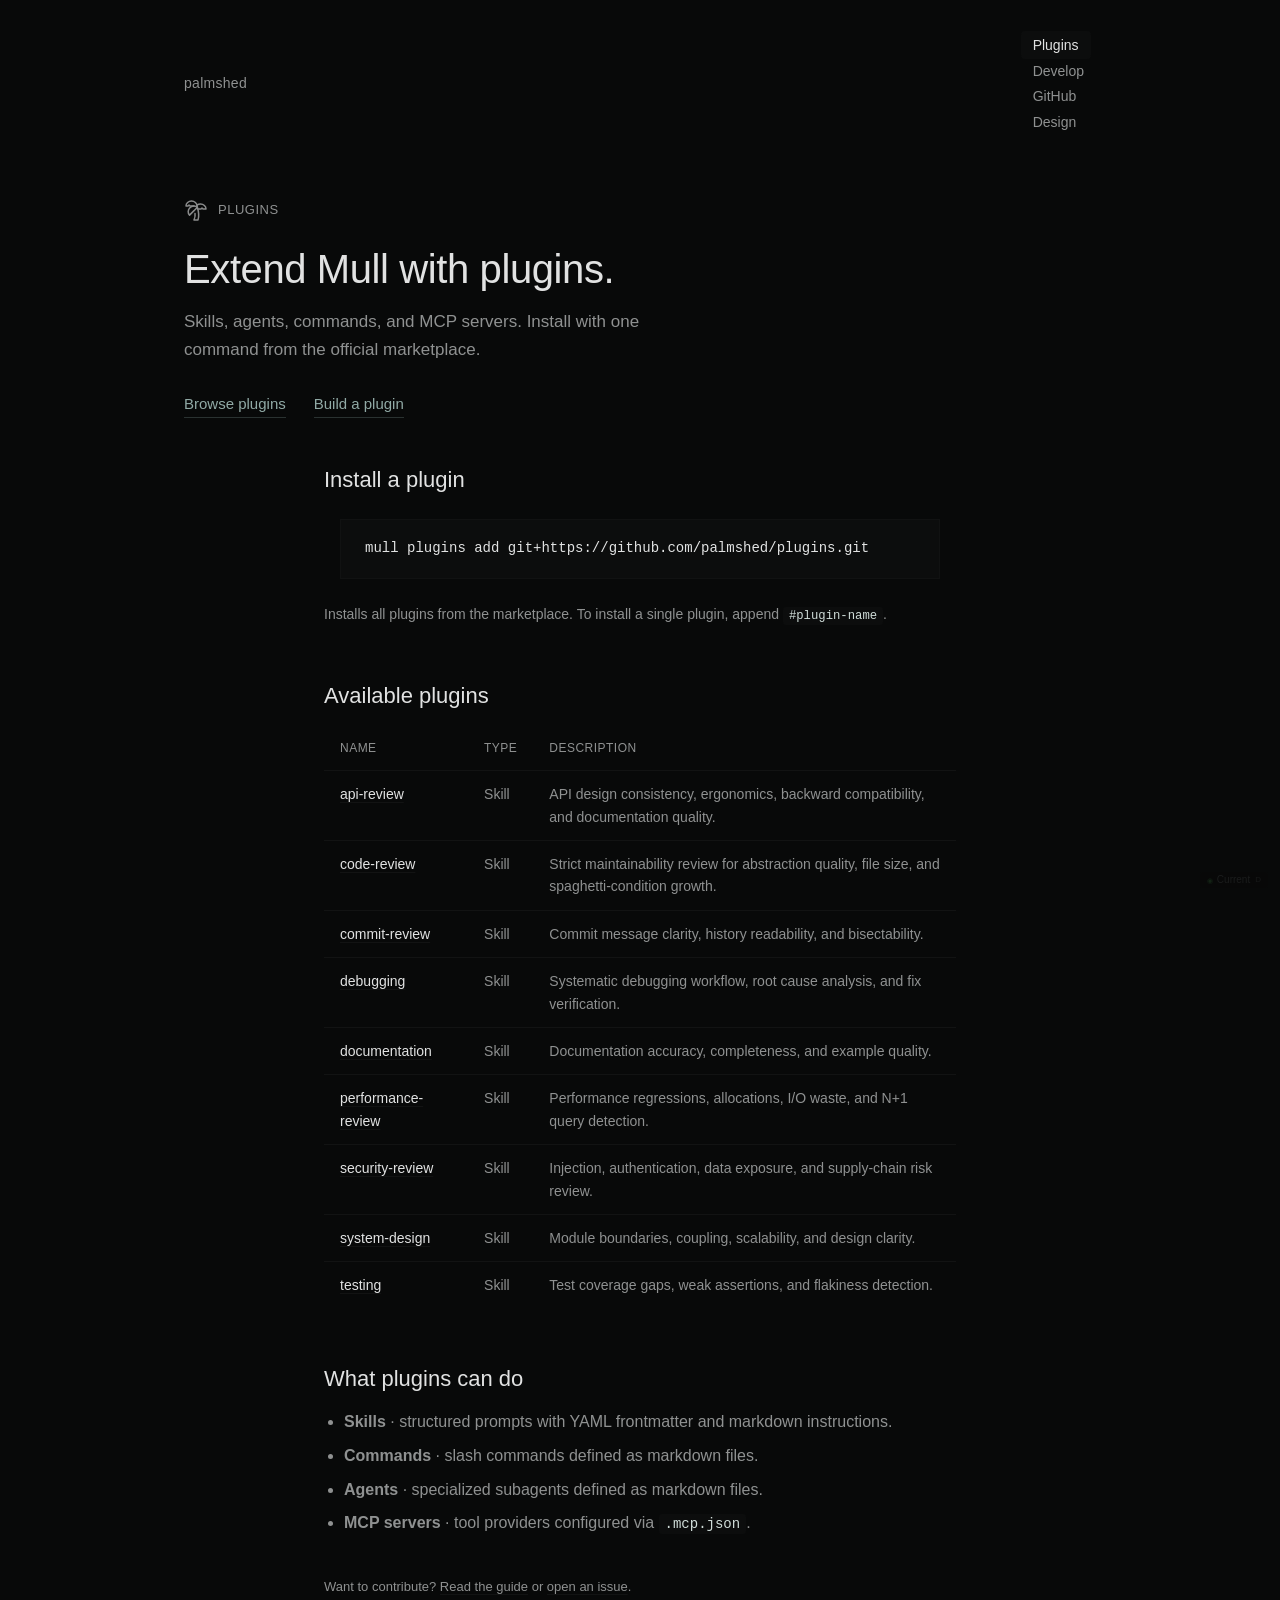
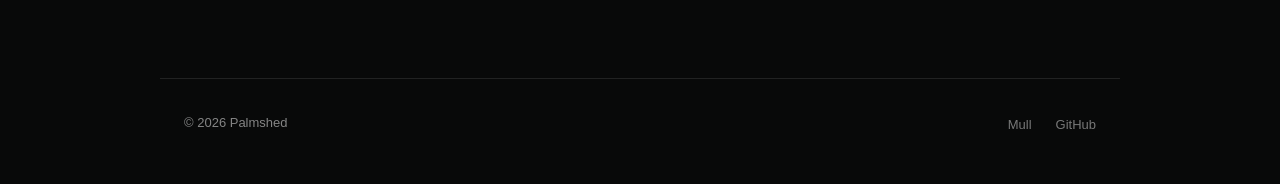
==== commit 211f7846: "Documentation freshness audit: fix 5 stale items - README.md: workflow now says run generate.sh, not" ====
--- a/.github/website/index.html
+++ b/.github/website/index.html
@@ -64,9 +64,49 @@
             </thead>
             <tbody>
               <tr>
+                <td data-label="Name"><a href="https://github.com/palmshed/plugins/tree/main/plugins/api-review">api-review</a></td>
+                <td data-label="Type">Skill</td>
+                <td data-label="Description">API design consistency, ergonomics, backward compatibility, and documentation quality.</td>
+              </tr>
+              <tr>
                 <td data-label="Name"><a href="https://github.com/palmshed/plugins/tree/main/plugins/code-review">code-review</a></td>
                 <td data-label="Type">Skill</td>
                 <td data-label="Description">Strict maintainability review for abstraction quality, file size, and spaghetti-condition growth.</td>
+              </tr>
+              <tr>
+                <td data-label="Name"><a href="https://github.com/palmshed/plugins/tree/main/plugins/commit-review">commit-review</a></td>
+                <td data-label="Type">Skill</td>
+                <td data-label="Description">Commit message clarity, history readability, and bisectability.</td>
+              </tr>
+              <tr>
+                <td data-label="Name"><a href="https://github.com/palmshed/plugins/tree/main/plugins/debugging">debugging</a></td>
+                <td data-label="Type">Skill</td>
+                <td data-label="Description">Systematic debugging workflow, root cause analysis, and fix verification.</td>
+              </tr>
+              <tr>
+                <td data-label="Name"><a href="https://github.com/palmshed/plugins/tree/main/plugins/documentation">documentation</a></td>
+                <td data-label="Type">Skill</td>
+                <td data-label="Description">Documentation accuracy, completeness, and example quality.</td>
+              </tr>
+              <tr>
+                <td data-label="Name"><a href="https://github.com/palmshed/plugins/tree/main/plugins/performance-review">performance-review</a></td>
+                <td data-label="Type">Skill</td>
+                <td data-label="Description">Performance regressions, allocations, I/O waste, and N+1 query detection.</td>
+              </tr>
+              <tr>
+                <td data-label="Name"><a href="https://github.com/palmshed/plugins/tree/main/plugins/security-review">security-review</a></td>
+                <td data-label="Type">Skill</td>
+                <td data-label="Description">Injection, authentication, data exposure, and supply-chain risk review.</td>
+              </tr>
+              <tr>
+                <td data-label="Name"><a href="https://github.com/palmshed/plugins/tree/main/plugins/system-design">system-design</a></td>
+                <td data-label="Type">Skill</td>
+                <td data-label="Description">Module boundaries, coupling, scalability, and design clarity.</td>
+              </tr>
+              <tr>
+                <td data-label="Name"><a href="https://github.com/palmshed/plugins/tree/main/plugins/testing">testing</a></td>
+                <td data-label="Type">Skill</td>
+                <td data-label="Description">Test coverage gaps, weak assertions, and flakiness detection.</td>
               </tr>
             </tbody>
           </table>
